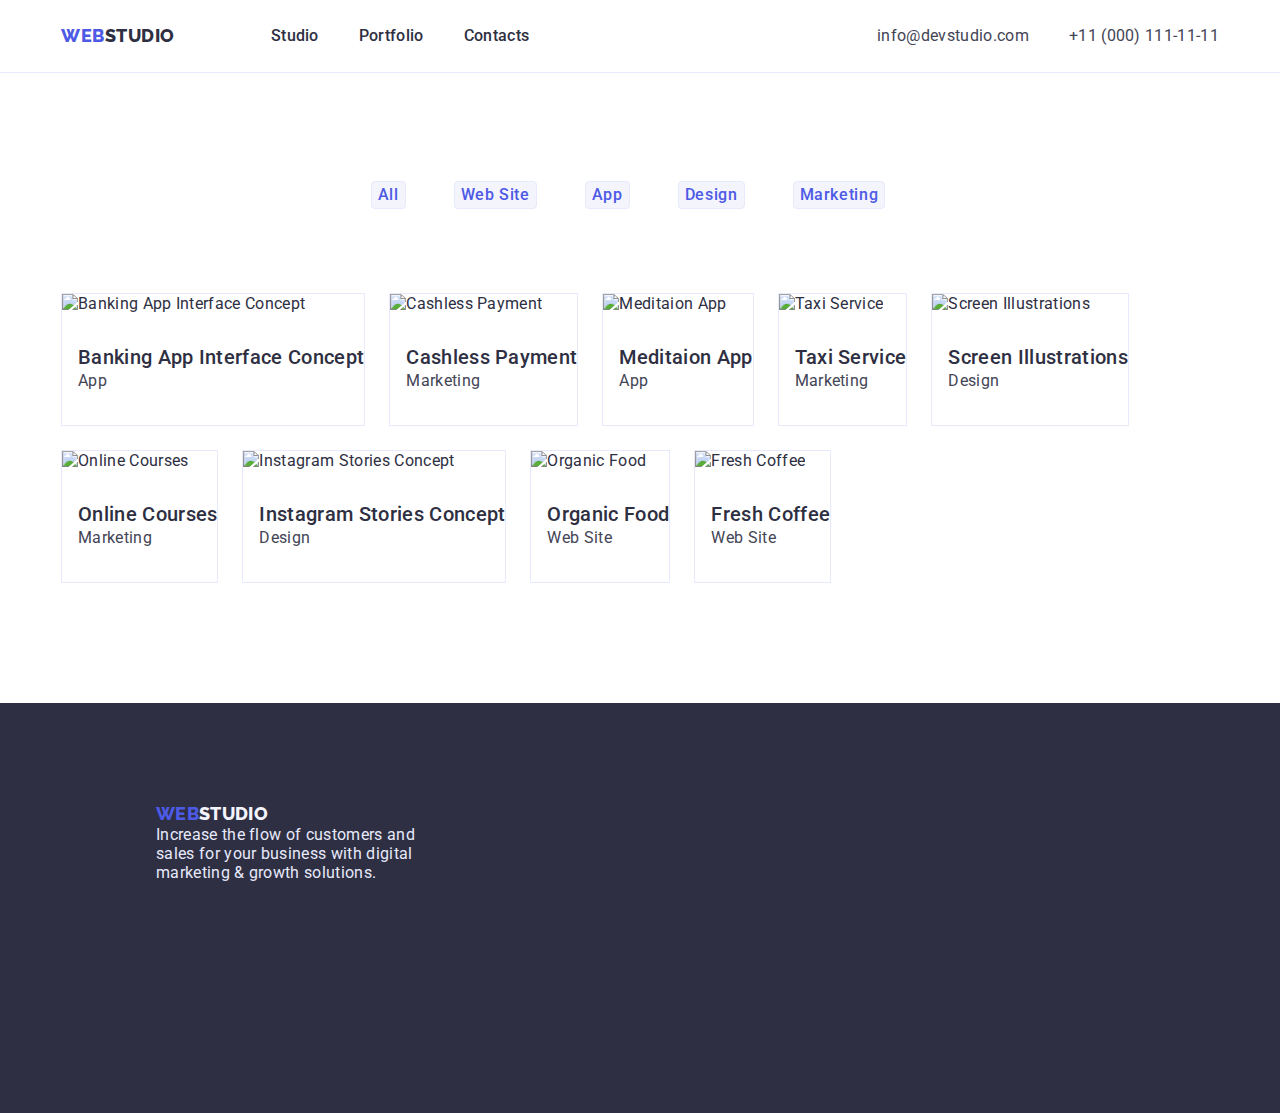
==== portfolio.html @ 8c5583c6 "hw-03/3" ====
<!DOCTYPE html>
<html lang="en">
<head>
    <meta charset="UTF-8">
    <meta http-equiv="X-UA-Compatible" content="IE=edge">
    <meta name="viewport" content="width=device-width, initial-scale=1.0">
    <title>WEBSTUDIO</title>
    <link rel="preconnect" href="https://fonts.googleapis.com">
    <link rel="preconnect" href="https://fonts.gstatic.com" crossorigin>
    <link href="https://fonts.googleapis.com/css2?family=Raleway:wght@800&family=Roboto:wght@400;500;700;900&display=swap" rel="stylesheet">
    <link rel="stylesht" href="https://cdnjs.cloudflare.com/ajax/libs/modern-normalize/1.1.0/modern-normalize.min.css" />
    <link rel="stylesheet" href="./css/styles.css"/>
</head>
<body>
 <!--Шапка стр.-->
 <header class="header">
  <div class="container">
    <div class="header-container">
  <nav class="header-logo">
      <a class="logo" href="./index.html" style="text-decoration: none;"><span class="web">WEB</span>STUDIO</a>
      <ul class="menu">
          <li><a class="menu-job" href="./index.html" style="text-decoration: none;">Studio</a></li>
          <li><a class="menu-job" href="./portfolio.html" style="text-decoration: none;">Portfolio</a></li>
          <li><a class="menu-job" href="" style="text-decoration: none;">Contacts</a></li>
      </ul>
    </nav>
      <address> 
      <ul class="address">
          <li><a class="adress-menu" href="mailto:info@devstudio.com" style="text-decoration: none;">info@devstudio.com</a></li>         
          <li><a class="adress-menu" href="tel:+110001111111" style="text-decoration: none;">+11 (000) 111-11-11</a></li>
      </ul>
      </address>
    </div>
  </div>
     </header> 
       <main>
       <!-- Кнопки -->
       <section class="container-button">
        <div class="container">
        <!-- <h1 hidden>filter Job</h1> -->
        <ul class="button">
            <li class="button-nav"><button class="button-job" type="button">All</button></li>
            <li class="button-nav"><button class="button-job" type="button">Web Site</button></li>
            <li class="button-nav"><button class="button-job" type="button">App</button></li>
            <li class="button-nav"><button class="button-job" type="button">Design</button></li>
            <li class="button-nav"><button class="button-job" type="button">Marketing</button></li>
        </ul>
      </div>
       </section>
       <!-- Наши работы -->
     <section class="container">
     <div class="container-job"> 
     <h2 hidden>Our Job</h2>
     <div class="our-portfolio">  
    <ul class="job-p">
       <li class="job-our">
        <img src="./images/banking.jpg" alt="Banking App Interface Concept" width="360" height="300" />
        <div class="job-portfolio">
          <h3 class="job">Banking App Interface Concept</h3>
         <p class="app">App</p>
        </div>
      </li>
      <li class="job-our">
        <img src="./images/scanner.jpg" alt="Cashless Payment" width="360" height="300" />
        <div class="job-portfolio">
          <h3 class="job">Cashless Payment</h3>
         <p class="app">Marketing</p>
        </div>
      </li>
      <li class="job-our">
        <img src="./images/laptop_app.jpg" alt="Meditaion App" width="360" height="300" />
        <div class="job-portfolio">
          <h3 class="job">Meditaion App</h3>
         <p class="app">App</p>
        </div>
      </li>
      <li class="job-our">
        <img src="./images/taxi.jpg" alt="Taxi Service" width="360" height="300" />
        <div class="job-portfolio">
          <h3 class="job">Taxi Service</h3>
         <p class="app">Marketing</p>
        </div>
      </li>
      <li class="job-our">
        <img src="./images/screen.jpg" alt="Screen Illustrations" width="360" height="300" />
        <div class="job-portfolio">
          <h3 class="job">Screen Illustrations</h3>
         <p class="app">Design</p>
        </div>
      </li>
      <li class="job-our">
        <img src="./images/online_courses.jpg" alt="Online Courses" width="360" height="300" />
        <div class="job-portfolio">
          <h3 class="job">Online Courses</h3>
         <p class="app">Marketing</p>
        </div>
      </li>
      <li class="job-our">
        <img src="./images/instagram.jpg" alt="Instagram Stories Concept" width="360" height="300" />
        <div class="job-portfolio">
          <h3 class="job">Instagram Stories Concept</h3>
         <p class="app">Design</p>
        </div>
      </li>
      <li class="job-our">
        <img src="./images/organic_food.jpg" alt="Organic Food" width="360" height="300" />
        <div class="job-portfolio">
          <h3 class="job">Organic Food</h3>
         <p class="app">Web Site</p>
        </div>
      </li>
      <li class="job-our">
        <img src="./images/coffee.jpg" alt="Fresh Coffee" width="360" height="300" />
        <div class="job-portfolio">
          <h3 class="job">Fresh Coffee</h3>
         <p class="app">Web Site</p>
        </div>
      
      </li>
    
    </ul>
  </div>
</div>
  </section>
    </main> 
       <!--Подвал стр.-->   
       <footer class="footer">
        <!-- <div class="container"> -->
          <div class="logo-f">
        <a class="logo-footer" href="./index.html" style="text-decoration: none;"><span class="web">WEB</span>STUDIO</a>
         <p class="footer-logo">Increase the flow of customers and sales for your business with digital marketing & growth solutions.</p>
        <!-- </div> -->
      </div>
        </footer>
</body>
</html>
---- css/styles.css ----
body {
    font-family: 'Roboto', sans-serif;
    color: #2E2F42;
    letter-spacing: 0.02em;
    margin: 0;
}
ul {
    list-style: none;
    padding: 0; 
    margin: 0;
}
p {
    margin: 0;
} 
h1 {
    margin: 0;
    color: #ffffff;
    font-style: normal;
    font-weight: 700;
    font-size: 56px;
    line-height: 1.07;
    width: 496px;
    text-align: center;
    }
/* Шапка стр. */
.header {
    padding: 24px 0;
    border-bottom: 1px solid #E7E9FC;
}
.header-container {
    display: flex;
    margin-left: auto;
    margin-right: auto;
    width: 1158px; 
    padding-left: 15px;
    padding-right: 15px;
    justify-content: space-between;
    
    /* border-bottom: 1px solid #E7E9FC; */
   }
.header-logo {
    display: flex;
    align-items: center;
}
.logo{
    margin-right: 76px;
    font-family: 'Raleway', sans-serif;
    font-style: normal;
    font-weight: 800;
    font-size: 18px;
    line-height: 1.2;
    letter-spacing: 0.03em;
    color: #2E2F42;

}
.web{
    color: #4D5AE5;
}
.menu {
    display: flex;  
    /* padding: 8px 20px; */
}
.menu-job {
    display: flex;
    font-family: 'Roboto';
    font-style: normal;
    font-weight: 500;
    font-size: 16px;
    line-height: 1.5;
    color: #2E2F42;
    padding: 0 20px; 
}
.menu-job:hover {
    /* font-family: 'Roboto';
    font-style: normal;
    font-weight: 500;
    font-size: 16px;
    line-height: 1.5; */
    color: #404BBF;
}
/* .menu:focus {
    color: #4D5AE5;
} */
.address{
    display: flex;
    /* justify-content: flex-end; */
    /* padding: 8px 36px;  */
}
.adress-menu {
    margin-right: auto;
    margin-left: 40px;
    
    padding: 0;
    font-family: 'Roboto';
    font-style: normal;
    font-weight: 400;
    font-size: 16px;
    line-height: 1.5;
    color: #434455;
}
.adress-menu:hover {
    color: #404BBF;
}
/* Герой */
.hero {
    background-color:  #2E2F42;
    padding: 188px 0 188px;
}
.hero-section{
    display: flex;
    flex-direction: column;
    align-items: center;
}
.service {
    cursor: pointer;
    background-color: #4D5AE5;
    color: #FFFFFF;
    border-radius: 4px;
    font-style: normal;
    font-weight: 500;
    font-size: 16px;
    line-height: 1.5; 
    text-align: center;
    display: flex;
/* flex-direction: row;
align-items: flex-start;*/
margin-top: 48px;
padding: 16px 32px;
gap: 10px;
}
.strategy{
    display: flex;
    margin: 120px 0 120px 0;
    /* padding: 0; */
    display: flex;
    margin-left: auto;
    margin-right: auto;
    width: 1158px; 
    padding-left: 15px;
    padding-right: 15px;
    justify-content: space-between;

}
.service:hover {
    background-color: #404BBF;
}
/* .service:focus {
    background-color: #404BBF;
    color: #000000;
} */
/* Приоритеты */
.h-strategy{
    margin: 0;
    color: #2E2F42;
    font-style: normal;
    font-weight: 500;
    font-size: 20px;
    line-height: 1.2;
}
.our-strategy{
    margin-top: 8px;
    /* padding: 8px 12px 0 0; */
    color: #434455;
    font-size: 16px;
    line-height: 1.5;
    font-style: normal;
    font-weight: 400;
    font-size: 16px;
    letter-spacing: 0.02em;
}
.strategy-h{
    margin-right: 24px;
    width:calc((100%-3*24px)/3) ;
}
.strategy-h:last-child{
    margin-right: 0;
}
/* наши работы */
.container-job{
    display: flex;
    margin-bottom: 120px;
    justify-content: center;
} 
.job{
    display: flex;
}
 .our-job {
    
    margin-bottom: 70px;
    font-style: normal;
    font-weight: 700;
    font-size: 36px;
    line-height: 1.1;
    text-align: center;
} 
.job-our{
    /* display: flex; */
    background: #FFFFFF;  
    border: 1px solid #E7E9FC;
    gap: 24px;
}
.job-secion{
    display: flex;
    /* margin-left: 24px; */
}
.job-secion:last-child{
    margin-right: 0;
}
/* Команда */
h2 {
    margin: 0;
}
.our-team {
    margin: 0 0 72px;
    font-style: normal;
    font-weight: 700;
    font-size: 36px;
    line-height: 1.1;
    text-align: center;
    height: 120px 639px 72px 639px;
}
.team-our{
    
    background-color: #F4F4FD;
    padding: 120px 0;
} 
.produkt {
    display: flex;
    flex-direction: column;
    justify-content: center;
    align-items: center;
    margin: 12px 24px 32px 0;

    background: #FFFFFF;
    box-shadow: 0px 1px 6px rgba(46, 47, 66, 0.08), 0px 1px 1px rgba(46, 47, 66, 0.16), 0px 2px 1px rgba(46, 47, 66, 0.08);
    border-radius: 0px 0px 4px 4px;
}
.produkt:last-child{
    margin-right: 0;
}
.job-secion{
    margin-right: 24px;
}
.container-produkt{
    display: flex;
    justify-content: center;
}
.container-team{
    padding: 32px 16px;
}
.job-portfolio{
    margin: 32px 0;
    margin-left: 16px;
}
.team,
.job {
     margin: 0;
    color: #2E2F42;
    font-style: normal;
    font-weight: 500;
    font-size: 20px;
    line-height: 1.2;
}
.team-produkt,
.app{
    /* margin: 4px 0 32px 16px; */
    font-style: normal;
    font-weight: 400;
    letter-spacing: 0.02em;
    color: #434455;
    font-size: 16px;
    line-height: 1.5;
}
/* Подвал стр. */
.footer{
    background-color: #2E2F42;
    height: 310px;
    padding-top: 100px;
    
}  

.logo-footer{
    /* margin-top: 100px; */
    margin-left: 156px;
    margin-bottom: 16px;
    font-family: 'Raleway', sans-serif;
    font-style: normal;
    font-weight: 800;
    font-size: 18px;
    line-height: 1.2;
    color: #F4F4FD;
}
.logo-f{
    width: 264px; 
}
.footer-logo { 
    color: #E7E9FC; 
    height: 72px;
    width: 264px; 
    margin-left: 156px;
}
/* Кнопки */
 .container-button {
    display: flex;
    justify-content: center;
 } 
  .container{
    display: flex;
    flex-direction: row;
justify-content: center;
align-items: center;
 } 
.container-button{
    display: flex;
   
    margin: 96px 24px 72px 0;
} 
.button{
    display: flex;
}
.button-job {
    /* margin: 96px 24px 72px 0; */
    /* padding: 12px 24px; */
    /* width: 126px;
    height: 48px; */
    cursor: pointer;
    font-family: 'Roboto';
    font-weight: 500;
    font-size: 16px;
    line-height: 1.5;
    letter-spacing: 0.04em;
    border: F4F4FD;
    border: 1px solid #E7E9FC;
    border-radius: 4px;
    background-color: #F4F4FD;
    color: #4D5AE5;
    /* flex-direction: row;
justify-content: center;
align-items: center; */
     /* display: flex;
flex-direction: row;
align-items: flex-start;
padding: 16px 32px;
gap: 10px;
position: absolute;
width: 169px;
height: 56px;
left: 636px;
top: 428px;  */
}
.button-nav{
    flex-direction: row;
    justify-content: flex-end;
    align-items: center;
    padding: 12px 24px;
}
.button-job:hover, 
.button-job:focus {
    font-family: 'Roboto';
    font-weight: 500;
    font-size: 16px;
    line-height: 1.5;
    letter-spacing: 0.04em;
    background-color: #404BBF;
    color: #ffffff;
}
/* Наши работы */

 .container-job{
    display: flex;
    width: 1158px;
}   
 .our-portfolio{
    display: flex;
     flex-wrap: wrap; 
    /* gap: 12px; */
}
.img{
    display: block;
    max-width: 100%;
    height: auto;
}
.job-p{
     display: flex;
    
    flex-wrap: wrap;  
    gap: 24px; 
} 
.container-produkt{
    display: flex;
    justify-content: center;
}
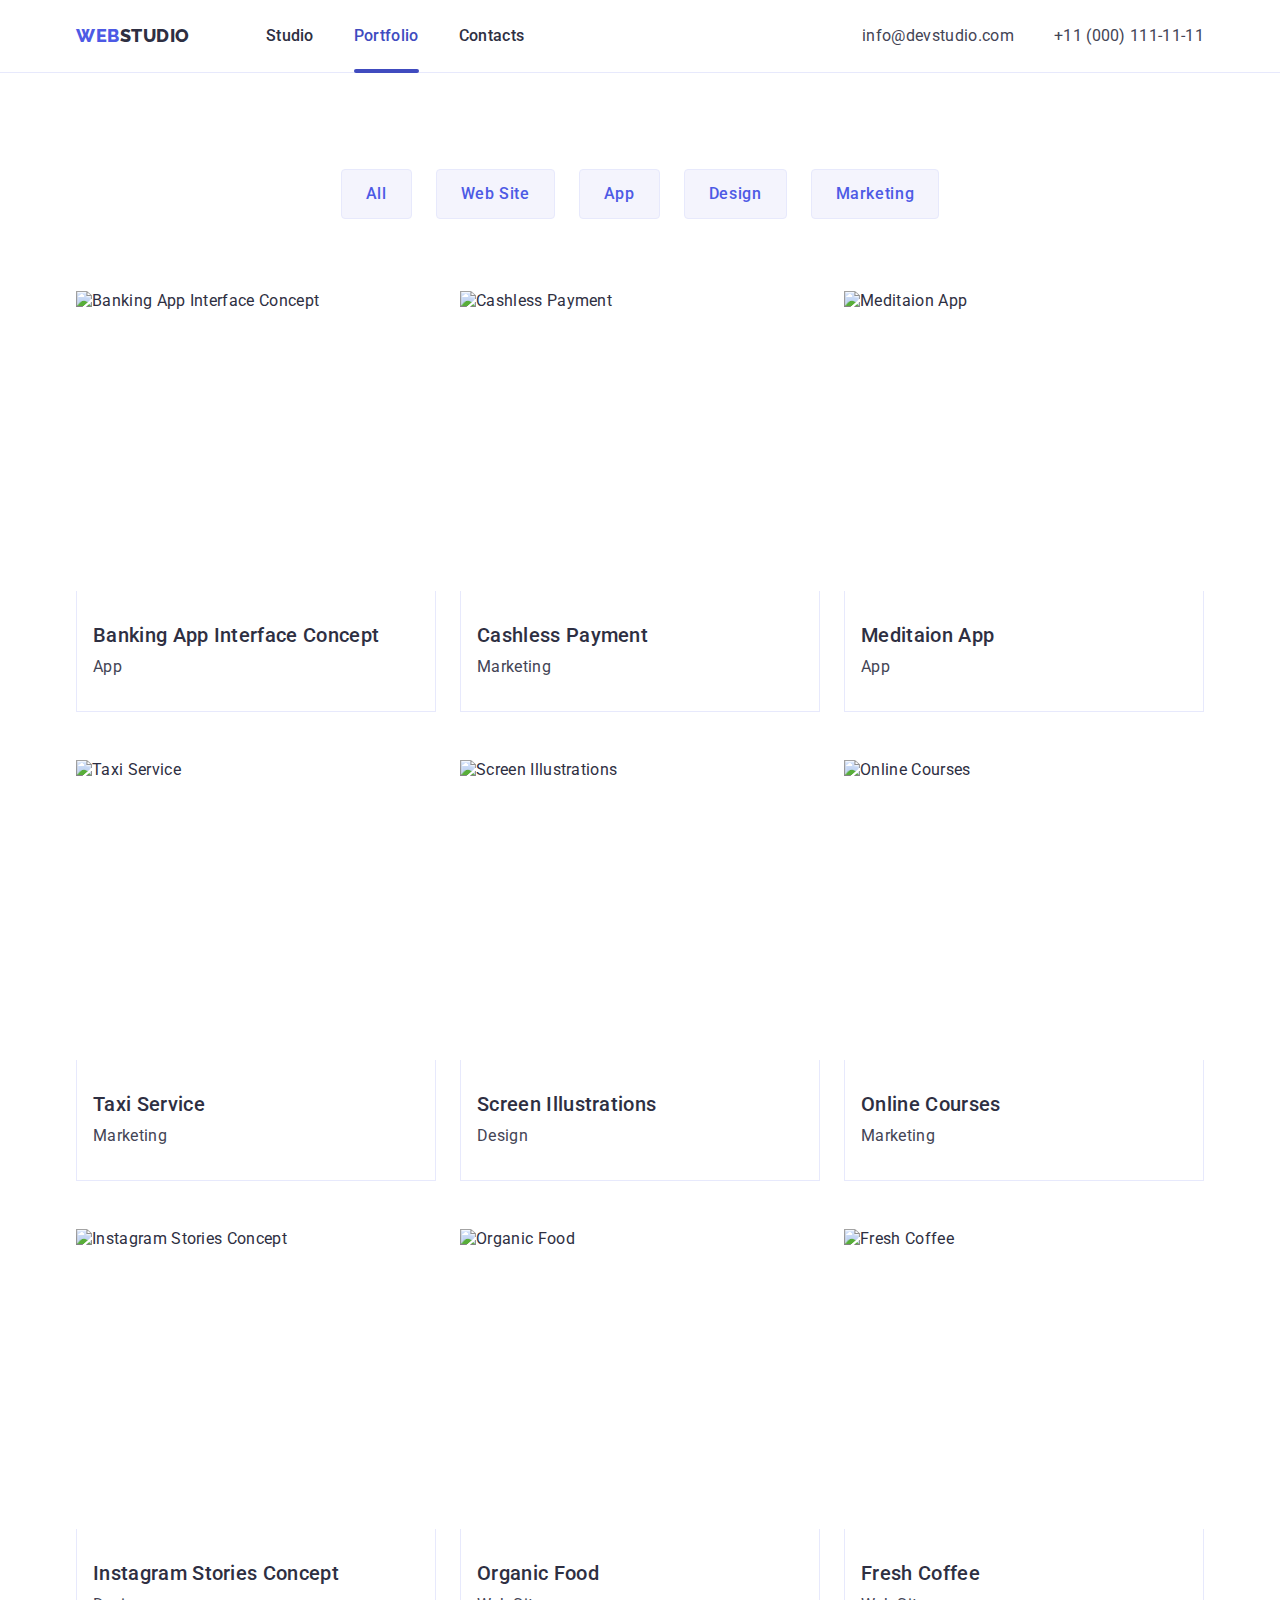
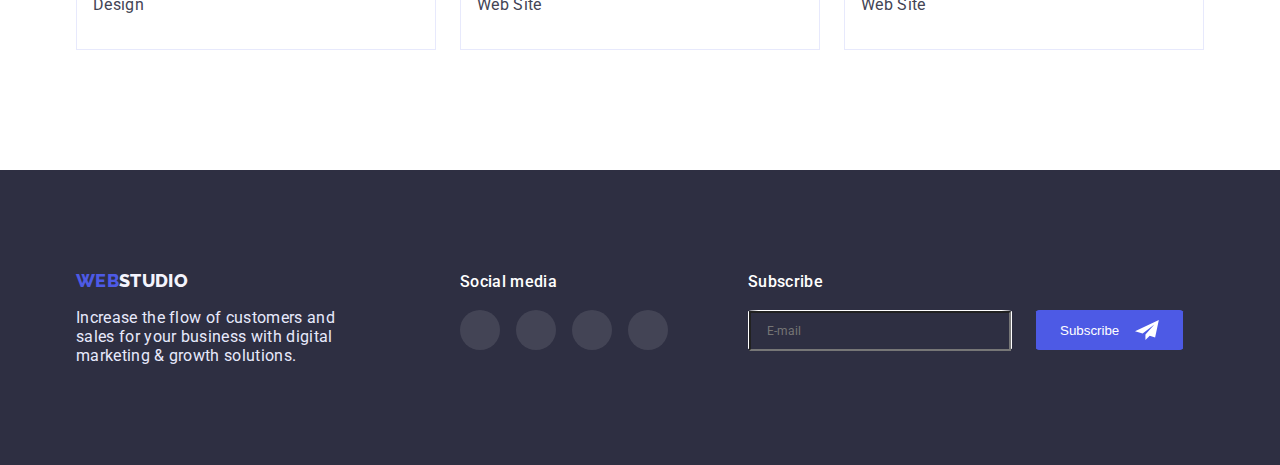
==== commit b293e6d3: "06/21" ====
--- a/portfolio.html
+++ b/portfolio.html
@@ -14,123 +14,208 @@
 <body>
  <!--Шапка стр.-->
  <header class="header">
-  <div class="container">
-    <div class="header-container">
-  <nav class="header-logo">
+  <div class="container header-container">
+    <nav class="header-logo">
       <a class="logo" href="./index.html" style="text-decoration: none;"><span class="web">WEB</span>STUDIO</a>
       <ul class="menu">
-          <li><a class="menu-job" href="./index.html" style="text-decoration: none;">Studio</a></li>
-          <li><a class="menu-job" href="./portfolio.html" style="text-decoration: none;">Portfolio</a></li>
-          <li><a class="menu-job" href="" style="text-decoration: none;">Contacts</a></li>
+          <li class="menu-j"><a class="menu-job" href="./index.html" style="text-decoration: none;">Studio</a></li>
+          <li class="menu-j"><a class="menu-job current" href="./portfolio.html" style="text-decoration: none;">Portfolio</a></li>
+          <li class="menu-j"><a class="menu-job" href="" style="text-decoration: none;">Contacts</a></li>
       </ul>
     </nav>
-      <address> 
+    <address> 
       <ul class="address">
-          <li><a class="adress-menu" href="mailto:info@devstudio.com" style="text-decoration: none;">info@devstudio.com</a></li>         
-          <li><a class="adress-menu" href="tel:+110001111111" style="text-decoration: none;">+11 (000) 111-11-11</a></li>
+          <li class="address-m"><a class="adress-menu" href="mailto:info@devstudio.com" style="text-decoration: none;">info@devstudio.com</a></li>         
+          <li class="address-m"><a class="adress-menu" href="tel:+110001111111" style="text-decoration: none;">+11 (000) 111-11-11</a></li>
       </ul>
       </address>
-    </div>
-  </div>
+      </div>
      </header> 
        <main>
        <!-- Кнопки -->
-       <section class="container-button">
-        <div class="container">
-        <!-- <h1 hidden>filter Job</h1> -->
+       <section >
+        <div class="container"> 
+        <div class="container-button"> 
+         <h1 hidden>filter Job</h1> 
         <ul class="button">
             <li class="button-nav"><button class="button-job" type="button">All</button></li>
             <li class="button-nav"><button class="button-job" type="button">Web Site</button></li>
             <li class="button-nav"><button class="button-job" type="button">App</button></li>
             <li class="button-nav"><button class="button-job" type="button">Design</button></li>
             <li class="button-nav"><button class="button-job" type="button">Marketing</button></li>
-        </ul>
-      </div>
-       </section>
-       <!-- Наши работы -->
-     <section class="container">
-     <div class="container-job"> 
-     <h2 hidden>Our Job</h2>
-     <div class="our-portfolio">  
+        </ul>  
+        <!-- Наши работы -->
+   <h2 hidden>Our Job</h2>
     <ul class="job-p">
        <li class="job-our">
+        <div class="job-o">
+          <div class="overlay">
         <img src="./images/banking.jpg" alt="Banking App Interface Concept" width="360" height="300" />
+          <p class="test">14 Stylish and User-Friendly App Design Concepts · Task Manager App · Calorie Tracker App · Exotic Fruit Ecommerce App · Cloud Storage App</p>
+        </div> 
         <div class="job-portfolio">
           <h3 class="job">Banking App Interface Concept</h3>
          <p class="app">App</p>
         </div>
-      </li>
-      <li class="job-our">
+      </div>
+      </li>
+      <li class="job-our">
+        <div class="job-o">
+          <div class="overlay">
         <img src="./images/scanner.jpg" alt="Cashless Payment" width="360" height="300" />
+        <p class="test">14 Stylish and User-Friendly App Design Concepts · Task Manager App · Calorie Tracker App · Exotic Fruit Ecommerce App · Cloud Storage App</p>
+      </div>
         <div class="job-portfolio">
           <h3 class="job">Cashless Payment</h3>
          <p class="app">Marketing</p>
         </div>
-      </li>
-      <li class="job-our">
+      </div>
+      </li>
+      <li class="job-our">
+        <div class="job-o">
+          <div class="overlay">
         <img src="./images/laptop_app.jpg" alt="Meditaion App" width="360" height="300" />
+        <p class="test">14 Stylish and User-Friendly App Design Concepts · Task Manager App · Calorie Tracker App · Exotic Fruit Ecommerce App · Cloud Storage App</p>
+      </div>
         <div class="job-portfolio">
           <h3 class="job">Meditaion App</h3>
          <p class="app">App</p>
         </div>
-      </li>
-      <li class="job-our">
+        </div>
+      </li>
+      <li class="job-our">
+        <div class="job-o">
+          <div class="overlay">
         <img src="./images/taxi.jpg" alt="Taxi Service" width="360" height="300" />
-        <div class="job-portfolio">
+          <p class="test">14 Stylish and User-Friendly App Design Concepts · Task Manager App · Calorie Tracker App · Exotic Fruit Ecommerce App · Cloud Storage App</p>
+        </div>
+          <div class="job-portfolio">
           <h3 class="job">Taxi Service</h3>
          <p class="app">Marketing</p>
         </div>
-      </li>
-      <li class="job-our">
+      </div>
+      </li>
+      <li class="job-our">
+        <div class="job-o">
+          <div class="overlay">
         <img src="./images/screen.jpg" alt="Screen Illustrations" width="360" height="300" />
+        <p class="test">14 Stylish and User-Friendly App Design Concepts · Task Manager App · Calorie Tracker App · Exotic Fruit Ecommerce App · Cloud Storage App</p>
+      </div>
         <div class="job-portfolio">
           <h3 class="job">Screen Illustrations</h3>
          <p class="app">Design</p>
         </div>
-      </li>
-      <li class="job-our">
+      </div>
+      </li>
+      <li class="job-our">
+        <div class="job-o">
+          <div class="overlay">
         <img src="./images/online_courses.jpg" alt="Online Courses" width="360" height="300" />
+        <p class="test">14 Stylish and User-Friendly App Design Concepts · Task Manager App · Calorie Tracker App · Exotic Fruit Ecommerce App · Cloud Storage App</p>
+      </div>
         <div class="job-portfolio">
           <h3 class="job">Online Courses</h3>
          <p class="app">Marketing</p>
         </div>
-      </li>
-      <li class="job-our">
+      </div>
+      </li>
+     <li class="job-our">
+      <div class="job-o">
+        <div class="overlay">
         <img src="./images/instagram.jpg" alt="Instagram Stories Concept" width="360" height="300" />
+        <p class="test">14 Stylish and User-Friendly App Design Concepts · Task Manager App · Calorie Tracker App · Exotic Fruit Ecommerce App · Cloud Storage App</p>
+      </div>
         <div class="job-portfolio">
           <h3 class="job">Instagram Stories Concept</h3>
          <p class="app">Design</p>
         </div>
-      </li>
-      <li class="job-our">
+      </div>
+      </li>
+      <li class="job-our">
+        <div class="job-o">
+          <div class="overlay">
         <img src="./images/organic_food.jpg" alt="Organic Food" width="360" height="300" />
+        <p class="test">14 Stylish and User-Friendly App Design Concepts · Task Manager App · Calorie Tracker App · Exotic Fruit Ecommerce App · Cloud Storage App</p>
+      </div>
         <div class="job-portfolio">
           <h3 class="job">Organic Food</h3>
          <p class="app">Web Site</p>
         </div>
-      </li>
-      <li class="job-our">
+      </div>
+      </li>
+      <li class="job-our">
+        <div class="job-o">
+          <div class="overlay">
         <img src="./images/coffee.jpg" alt="Fresh Coffee" width="360" height="300" />
+                <p class="test">14 Stylish and User-Friendly App Design Concepts · Task Manager App · Calorie Tracker App · Exotic Fruit Ecommerce App · Cloud Storage App</p>
+      </div>
         <div class="job-portfolio">
           <h3 class="job">Fresh Coffee</h3>
          <p class="app">Web Site</p>
-        </div>
-      
-      </li>
-    
+        </div> 
+      </div>
+      </li>
     </ul>
   </div>
-</div>
+  </div>
   </section>
     </main> 
-       <!--Подвал стр.-->   
-       <footer class="footer">
-        <!-- <div class="container"> -->
-          <div class="logo-f">
-        <a class="logo-footer" href="./index.html" style="text-decoration: none;"><span class="web">WEB</span>STUDIO</a>
-         <p class="footer-logo">Increase the flow of customers and sales for your business with digital marketing & growth solutions.</p>
-        <!-- </div> -->
-      </div>
-        </footer>
+          <!--Подвал стр.-->   
+          <footer class="footer">
+            <div class="container alles">
+             <div class="logo-f">  
+             <a class="logo-footer" href="./index.html" style="text-decoration: none;"><span class="web">WEB</span>STUDIO</a>
+             <p class="footer-logo">Increase the flow of customers and sales for your business with digital marketing & growth solutions.</p>
+            </div>
+             <div class="logo-alles">
+              <p class="footer-logos">Social media</p>
+              <ul class="footer-social-list">
+                <li class="footer-social-list-item">
+                   <a class="social-list-item-link" href="#">
+                    <svg class="footer-social-list-icon" width="16px" height="16px">
+                      <use href="./images/symbol.svg#icon-instagram-min"></use>     
+                   </svg> 
+                 </a>
+               </li>
+               <li class="footer-social-list-item">
+                 <a href="#" class="social-list-item-link">
+                 <svg class="footer-social-list-icon" width="16px" height="16px">
+                   <use href="./images/symbol.svg#icon-linkedin-min"></use> 
+                 </svg>
+               </a>
+             </li>
+             <li class="footer-social-list-item">
+               <a href="#" class="social-list-item-link">
+               <svg class="footer-social-list-icon" width="16px" height="16px">
+                 <use href="./images/symbol.svg#icon-facebook-min"></use>   
+               </svg>
+             </a>
+           </li>
+           <li class="footer-social-list-item">
+             <a href="#" class="social-list-item-link">
+             <svg class="footer-social-list-icon" width="16px" height="16px">
+               <use href="./images/symbol.svg#icon-linkedin-1-min"></use>   
+             </svg>
+           </a>
+         </li>
+           </ul>
+            </div>
+            <div class="footer-email">
+            <p class="footer-logos">Subscribe</p>
+            <div class="logos-footer">
+            <div class="email">
+            <!-- <a class="emails" href="#">E-mail</a> -->
+            <input type="email" class="emails" name="user_email" placeholder="E-mail"/>
+        </div>
+          <div class="telegramm">
+            <button class="telegramms" type="button">Subscribe</button>
+            <svg class="flug" width="24" height="20">
+              <use href="./images/symbol-min.svg#flug"></use>
+            </svg>
+          </div>
+        </div>
+          </div>
+        </div>
+            </footer>
 </body>
 </html>--- a/css/styles.css
+++ b/css/styles.css
@@ -4,6 +4,9 @@
     letter-spacing: 0.02em;
     margin: 0;
 }
+ *{
+    box-sizing: border-box;
+} 
 ul {
     list-style: none;
     padding: 0; 
@@ -21,24 +24,25 @@
     line-height: 1.07;
     width: 496px;
     text-align: center;
-    }
+ }
 /* Шапка стр. */
-.header {
+.header{
     padding: 24px 0;
     border-bottom: 1px solid #E7E9FC;
 }
-.header-container {
-    display: flex;
+.container{
     margin-left: auto;
-    margin-right: auto;
+    margin-right: auto; 
     width: 1158px; 
     padding-left: 15px;
-    padding-right: 15px;
+    padding-right: 15px;   
+ } 
+.header-container{
+    display: flex;
     justify-content: space-between;
-    
-    /* border-bottom: 1px solid #E7E9FC; */
-   }
-.header-logo {
+    flex-direction: space-between;
+ }
+.header-logo{
     display: flex;
     align-items: center;
 }
@@ -51,16 +55,22 @@
     line-height: 1.2;
     letter-spacing: 0.03em;
     color: #2E2F42;
-
 }
 .web{
     color: #4D5AE5;
 }
-.menu {
+.menu{
     display: flex;  
-    /* padding: 8px 20px; */
-}
-.menu-job {
+}
+.menu-j{
+    margin-right: 40px; 
+    /* transform: translateY(100%); */
+    transition: transform 250ms cubic-bezier(0.4, 0, 0.2, 1);
+}
+.menu-j:last-child{
+    margin-right: 0;
+}
+.menu-job{
     display: flex;
     font-family: 'Roboto';
     font-style: normal;
@@ -68,28 +78,48 @@
     font-size: 16px;
     line-height: 1.5;
     color: #2E2F42;
-    padding: 0 20px; 
-}
-.menu-job:hover {
-    /* font-family: 'Roboto';
-    font-style: normal;
-    font-weight: 500;
-    font-size: 16px;
-    line-height: 1.5; */
+    position: relative;
+    /* transform: translateY(100%); */
+    transition: transform 250ms cubic-bezier(0.4, 0, 0.2, 1); 
+}
+
+.menu-job:hover{
     color: #404BBF;
-}
-/* .menu:focus {
-    color: #4D5AE5;
+    /* background-color: #404BBF; */
+}
+.menu-job::after{
+    content: '';
+    display: block;
+    position: absolute;
+    bottom: 0;
+    width: 100%;
+    height: 4px;
+    border-radius: 2px;
+    /* transform: translateY(25px);
+    background-color: #404BBF; */
+}
+.current{
+    color: #404BBF;
+}
+.current::after{
+    content: '';
+    display: block;
+    position: absolute;
+    bottom: 0;
+    width: 100%;
+    height: 4px;
+    border-radius: 2px;
+    /* color: #404BBF; */
+    transform: translateY(25px);
+    background-color: #404BBF;
+}
+/* *,*::before,*::after{
+    box-sizing: inherit;
 } */
 .address{
     display: flex;
-    /* justify-content: flex-end; */
-    /* padding: 8px 36px;  */
-}
-.adress-menu {
-    margin-right: auto;
-    margin-left: 40px;
-    
+}
+.adress-menu{
     padding: 0;
     font-family: 'Roboto';
     font-style: normal;
@@ -97,21 +127,45 @@
     font-size: 16px;
     line-height: 1.5;
     color: #434455;
-}
-.adress-menu:hover {
+    /* transform: translateY(100%); */
+    transition: transform 250ms cubic-bezier(0.4, 0, 0.2, 1);
+}
+.address-m{
+    margin-right: 40px;
+}
+.address-m:last-child{
+    margin-right: 0;
+}
+.adress-menu:hover{
     color: #404BBF;
 }
 /* Герой */
-.hero {
+.hero{
     background-color:  #2E2F42;
     padding: 188px 0 188px;
+/* }
+.hero-s{ */
+    max-width: 1440px;
+    /* min-height: 600px; */
+    margin-left: auto;
+    margin-right: auto;
+    background-image: linear-gradient(
+        to right,
+     rgba(46, 47, 66, 0.7),
+     rgba(46, 47, 66, 0.7)
+     ),
+    url("../images/people-office.jpg");
+    /*background-repeat: no-repeat;
+    background-position: center;
+    background-size: cover; */
+    /* background: rgba(46, 47, 66, 0.7); */
 }
 .hero-section{
     display: flex;
     flex-direction: column;
     align-items: center;
 }
-.service {
+.service{
     cursor: pointer;
     background-color: #4D5AE5;
     color: #FFFFFF;
@@ -122,32 +176,31 @@
     line-height: 1.5; 
     text-align: center;
     display: flex;
-/* flex-direction: row;
-align-items: flex-start;*/
-margin-top: 48px;
-padding: 16px 32px;
-gap: 10px;
+    margin-top: 48px;
+    padding: 16px 32px;
+    border: none;
+    /* transform: translateY(100%); */
+    transition: transform 250ms cubic-bezier(0.4, 0, 0.2, 1);
 }
 .strategy{
     display: flex;
-    margin: 120px 0 120px 0;
-    /* padding: 0; */
-    display: flex;
-    margin-left: auto;
-    margin-right: auto;
-    width: 1158px; 
-    padding-left: 15px;
-    padding-right: 15px;
     justify-content: space-between;
-
-}
-.service:hover {
+}
+.strateg{
+    margin: 120px 0 120px 0;   
+}
+.service:hover{
     background-color: #404BBF;
 }
-/* .service:focus {
-    background-color: #404BBF;
-    color: #000000;
-} */
+.backdrop{
+    position: fixed;
+    top: 0;
+    left: 0;
+    width: 1440px;
+    height: 677px;
+    background-color: rgba(46, 47, 66, 0.4);
+}
+
 /* Приоритеты */
 .h-strategy{
     margin: 0;
@@ -159,7 +212,6 @@
 }
 .our-strategy{
     margin-top: 8px;
-    /* padding: 8px 12px 0 0; */
     color: #434455;
     font-size: 16px;
     line-height: 1.5;
@@ -172,6 +224,29 @@
     margin-right: 24px;
     width:calc((100%-3*24px)/3) ;
 }
+.strategy-h::before{
+    display: block;
+    content: "";
+    background-repeat: no-repeat;
+    background-position: center;
+    background-color: #F4F4FD;
+    height: 112px;
+    outline: 1px solid F4F4FD;
+    border-radius: 4px;
+    margin-bottom: 8px;
+}
+.strategy-h:nth-child(1):before{
+    background-image: url(../images/strategy.svg);
+}
+.strategy-h:nth-child(2):before{
+    background-image: url(../images/punctuality.svg);
+}
+.strategy-h:nth-child(3):before{
+    background-image: url(../images/diagram\ 1.svg);
+}
+.strategy-h:nth-child(4):before{
+    background-image: url(../images/astronaut\ 1.svg);
+} 
 .strategy-h:last-child{
     margin-right: 0;
 }
@@ -180,12 +255,12 @@
     display: flex;
     margin-bottom: 120px;
     justify-content: center;
+    flex-direction: column;
 } 
 .job{
     display: flex;
 }
- .our-job {
-    
+.our-job {
     margin-bottom: 70px;
     font-style: normal;
     font-weight: 700;
@@ -194,14 +269,28 @@
     text-align: center;
 } 
 .job-our{
-    /* display: flex; */
-    background: #FFFFFF;  
-    border: 1px solid #E7E9FC;
-    gap: 24px;
+    width: 360px;
+    box-sizing: border-box;
+    background: #FFFFFF; 
+    /* transform: translateY(100%); */
+    transition: transform 250ms cubic-bezier(0.4, 0, 0.2, 1); 
+}
+.job-our:hover,
+.job-our:focus{
+    box-shadow: 0px 1px 6px rgba(46, 47, 66, 0.08), 0px 1px 1px rgba(46, 47, 66, 0.16), 0px 2px 1px rgba(46, 47, 66, 0.08);
+}
+.job-our:hover .test,
+.job-our:focus .test{
+    transform: translate(0.0);
+
+} 
+img{
+    max-width: 100%;
+    height: auto;
+    display: block;
 }
 .job-secion{
     display: flex;
-    /* margin-left: 24px; */
 }
 .job-secion:last-child{
     margin-right: 0;
@@ -210,7 +299,7 @@
 h2 {
     margin: 0;
 }
-.our-team {
+.our-team{
     margin: 0 0 72px;
     font-style: normal;
     font-weight: 700;
@@ -220,20 +309,22 @@
     height: 120px 639px 72px 639px;
 }
 .team-our{
-    
     background-color: #F4F4FD;
     padding: 120px 0;
 } 
+.team-produkt{
+    margin-bottom: 8px;
+}
 .produkt {
     display: flex;
     flex-direction: column;
     justify-content: center;
     align-items: center;
-    margin: 12px 24px 32px 0;
-
+    margin-right: 24px;
     background: #FFFFFF;
     box-shadow: 0px 1px 6px rgba(46, 47, 66, 0.08), 0px 1px 1px rgba(46, 47, 66, 0.16), 0px 2px 1px rgba(46, 47, 66, 0.08);
     border-radius: 0px 0px 4px 4px;
+    /* cursor: pointer; */
 }
 .produkt:last-child{
     margin-right: 0;
@@ -241,29 +332,69 @@
 .job-secion{
     margin-right: 24px;
 }
-.container-produkt{
-    display: flex;
+.container-p{
+    display: flex;
+    flex-direction: column;
+}
+.social-list-item{
+    display: flex;
+    /* flex-direction: row;  */
     justify-content: center;
+    align-items: center;
+    width: 40px;
+    height: 40px;
+    margin-right: 24px;
+    border-radius: 50%;
+    background-color: #4D5AE5;
+    cursor: pointer;
+    /* transform: translateY(100%); */
+    /* transition: transform 250ms cubic-bezier(0.4, 0, 0.2, 1); */
+} 
+.social-list-item:last-child{
+    margin-right: 0;
+}
+.social-list-item:hover,
+.social-list-item:focus{
+    background-color: #404BBF;
+}
+.social-list-icon{
+    display: block;
+    outline: 1px solid fff; 
+    background-size: contain;
+    fill: #2E2F42;
+    transition: transform 250ms cubic-bezier(0.4, 0, 0.2, 1);
+} 
+.social-list-icon:hover,
+.social-list-icon:focus{
+    background-color: #404BBF;
+} 
+.social-list{
+    display: flex;
+    flex-direction: row;
 }
 .container-team{
-    padding: 32px 16px;
+    padding: 32px 16px 32px 16px;
+    text-align: center;
 }
 .job-portfolio{
-    margin: 32px 0;
-    margin-left: 16px;
+    padding: 32px 0;
+    padding-left: 16px;
+    border: 1px solid #E7E9FC; 
+    border-width: 0 1px 1px 1px;  
 }
 .team,
-.job {
+.job{
      margin: 0;
     color: #2E2F42;
     font-style: normal;
     font-weight: 500;
     font-size: 20px;
     line-height: 1.2;
+   
 }
 .team-produkt,
 .app{
-    /* margin: 4px 0 32px 16px; */
+    margin-top: 8px;
     font-style: normal;
     font-weight: 400;
     letter-spacing: 0.02em;
@@ -271,17 +402,75 @@
     font-size: 16px;
     line-height: 1.5;
 }
+.icon{
+    display: block;
+    width: 40p;
+    height: 40px;
+    border-radius: 50%;
+    background-color: #4D5AE5;
+}
+/* Наши компаньоны  */
+.gustomers{
+    display: flex;
+    flex-direction: column;
+}
+.gustomers-item{
+    display: flex;
+    margin: 120px 0;
+    justify-content: center;
+    flex-direction: row;
+}
+.gustomers-list{
+    display: flex;
+    flex-direction: row;
+}
+.gustomers-list-item{
+    display: flex;
+    box-sizing: border-box; 
+    flex-direction: column;
+    justify-content: center;
+    align-items: center;
+    margin-right: 24px; 
+    content: ""; 
+    border: 1px solid #8E8F99;
+    border-radius: 4px;
+    width: 168px;
+    height: 88px;
+    cursor: pointer;
+    transition: transform 250ms cubic-bezier(0.4, 0, 0.2, 1);
+}
+.gustomers-list-item:last-child{
+    margin-right: 0;
+}
+.gustomers-list-item:hover .logos,
+.gustomers-list-item:focus .logos{
+    fill: #404BBF;
+}
+.gustomers-list-item:hover,
+.gustomers-list-item:focus{
+    border: 1px solid #404BBF;
+}
+.logos{
+    fill: #8E8F99;
+    transition: transform 250ms cubic-bezier(0.4, 0, 0.2, 1);
+}
 /* Подвал стр. */
 .footer{
+    display: flex;
+    flex-direction: row;
     background-color: #2E2F42;
-    height: 310px;
     padding-top: 100px;
-    
+    padding-bottom: 100px;
 }  
-
+.alles{
+    display: flex;
+    flex-direction: row; 
+}
+.footer-social-list{
+    display: flex;
+    flex-direction: row;
+}
 .logo-footer{
-    /* margin-top: 100px; */
-    margin-left: 156px;
     margin-bottom: 16px;
     font-family: 'Raleway', sans-serif;
     font-style: normal;
@@ -291,38 +480,143 @@
     color: #F4F4FD;
 }
 .logo-f{
+    display: flex;
+    flex-direction: column;
+    margin-right: 120px;
     width: 264px; 
+}
+.footer-logo-alles{
+    width: 208px;
+    height: 80px; 
 }
 .footer-logo { 
     color: #E7E9FC; 
-    height: 72px;
-    width: 264px; 
-    margin-left: 156px;
+} 
+.footer-logos{
+    font-family: 'Roboto';
+    font-style: normal;
+    font-weight: 500;
+    font-size: 16px;
+    line-height: 1.5;
+    color: #FFFFFF;
+    margin-bottom: 16px;
+}
+.footer-social-list-icon{
+    justify-content: center;
+    align-items: center;  
+    padding-top: 1px;
+}
+.footer-social-list-item{
+    display: flex;
+    flex-direction: row; 
+    width: 40px;
+    height: 40px;
+    margin-right: 16px;
+    border-radius: 50%;
+    justify-content: center;
+    align-items: center;
+    background: rgba(255, 255, 255, 0.1);
+
+    cursor: pointer;
+    transition: transform 250ms cubic-bezier(0.4, 0, 0.2, 1);
+}
+.footer-social-list-item:hover,
+.footer-social-list-item:focus{
+    background-color: #31D0AA;
+}
+.footer-social-list-item:last-child{
+    margin-right: 0;
+}
+.social-list-item-link{
+    margin: 0;
+    padding: 0;
+    transition: transform 250ms cubic-bezier(0.4, 0, 0.2, 1);
+}
+.social-list-item-link:hover,
+.social-list-item-link:focus{
+    fill: #404BBF;
+}
+.footer-email{
+    display: flex;
+    flex-direction: column;
+    margin-left: 80px;
+}
+.logos-footer{
+    display: flex;
+    flex-direction: row;
+}
+.email{
+    display: flex;
+    flex-direction: row;
+    width: 264px;
+    height: 40px;
+    border: 1px solid #FFFFFF;
+    border-radius: 4%;
+}
+.emails{
+    display: flex;
+     flex-direction: row;
+    width: 264px;
+    padding-left: 16px;
+    padding-top: 8px;
+    padding-bottom: 8px;
+    font-family: 'Roboto';
+    font-style: normal;
+    font-weight: 400;
+    font-size: 12px;
+    line-height: 2;
+    height: 40px;
+    background-color: #2E2F42;
+    color: #FFFFFF;
+}
+.telegramm{
+    display: flex;
+    flex-direction: row;
+    position: relative;
+    margin-left: 24px;
+    gap: 16px;
+    border-radius: 4%;
+    background-color: #4D5AE5; 
+    cursor: pointer;
+}
+.telegramms{
+    display: flex;
+    flex-direction: row;
+    justify-content: center;
+    align-items: center;
+    border-radius: 4px;
+    padding: 8px 64px 8px 24px;
+    background-color: #4D5AE5;  
+    color: #FFFFFF;
+    border: none;
+}
+.flug{
+    position: absolute;
+    right: 24px;
+    top: 10px;
+    color: #ffffff;
 }
 /* Кнопки */
  .container-button {
     display: flex;
-    justify-content: center;
- } 
-  .container{
-    display: flex;
-    flex-direction: row;
-justify-content: center;
-align-items: center;
+    max-width: 1128px;
  } 
 .container-button{
-    display: flex;
-   
-    margin: 96px 24px 72px 0;
+   display: flex;
+   margin-bottom: 120px;
+   margin-top: 96px;
+   flex-direction: column;
+   align-items: center;
+   padding-left: 0;
+   padding-right: 0;
 } 
 .button{
     display: flex;
-}
-.button-job {
-    /* margin: 96px 24px 72px 0; */
-    /* padding: 12px 24px; */
-    /* width: 126px;
-    height: 48px; */
+    gap: 24px; 
+    margin-bottom: 72px;
+}
+.button-job{
+    padding: 12px 24px; 
     cursor: pointer;
     font-family: 'Roboto';
     font-weight: 500;
@@ -334,25 +628,12 @@
     border-radius: 4px;
     background-color: #F4F4FD;
     color: #4D5AE5;
-    /* flex-direction: row;
-justify-content: center;
-align-items: center; */
-     /* display: flex;
-flex-direction: row;
-align-items: flex-start;
-padding: 16px 32px;
-gap: 10px;
-position: absolute;
-width: 169px;
-height: 56px;
-left: 636px;
-top: 428px;  */
+    transition: transform 250ms cubic-bezier(0.4, 0, 0.2, 1);
 }
 .button-nav{
     flex-direction: row;
     justify-content: flex-end;
     align-items: center;
-    padding: 12px 24px;
 }
 .button-job:hover, 
 .button-job:focus {
@@ -365,28 +646,293 @@
     color: #ffffff;
 }
 /* Наши работы */
-
- .container-job{
-    display: flex;
-    width: 1158px;
-}   
- .our-portfolio{
-    display: flex;
-     flex-wrap: wrap; 
-    /* gap: 12px; */
-}
-.img{
+.job-p{
+    display: flex;
+    flex-wrap: wrap; 
+    column-gap: 24px;
+    row-gap: 48px;
+    border: 0;
+    cursor: pointer;
+}
+.job-o{
+    position: relative;
+}
+ .job-o::before{
+    /* position: relative; */
     display: block;
-    max-width: 100%;
-    height: auto;
-}
-.job-p{
-     display: flex;
-    
-    flex-wrap: wrap;  
-    gap: 24px; 
-} 
+ }
+  
+.overlay{
+    position: relative;
+    overflow: hidden;
+   } 
 .container-produkt{
     display: flex;
     justify-content: center;
-}+}
+ .test{
+    left: 0;
+    top: 0;
+    width: 100%;
+    height: 100%;
+    color: #F4F4FD;
+    padding: 40px 32px 164px;
+    background-color: #4D5AE5;
+    position: absolute;
+    transform: translateY(100%);
+    transition: transform 250ms cubic-bezier(0.4, 0, 0.2, 1);
+}
+/* modal */
+.backdrop{
+    position: fixed;
+    top: 0;
+    left: 0;
+    z-index: 100;
+    width: 100%;
+    height: 100%;
+    background-color: rgba(46, 47, 66, 0.4);
+}
+.backdrop.is-hidden{
+    opacity: 0;
+    visibility: hidden;
+    pointer-events: none;
+}
+.modal{
+    position: absolute;
+    top: 50%;
+    left: 50%;
+    transform: translate(-50%,-50%);
+    width: 408px;
+    height: 584px;
+    background-color: #FCFCFC;
+    padding: 72px 24px 24px;
+}
+.contact-user{
+    width: 360px;
+    height: 24px;
+    margin-bottom: 16px;
+    font-family: Roboto;
+    font-size: 16px;
+    line-height: 1.5;
+    color: #2E2F42;
+    text-align: center;
+}
+.titul{
+    position: relative; 
+}
+.form-group{
+    position: relative;
+}
+.titul span{
+    font-family: 'Roboto';
+    font-style: normal;
+    font-weight: 400;
+    font-size: 12px;
+    line-height: 1.1;
+    margin-bottom: 4px;
+    color: #8E8F99;
+}
+.name{
+    margin-bottom: 4px;
+}
+.modal-close{
+    border-radius: 50%; 
+    padding: 0;
+    /* font-size:none;  */
+    margin-bottom: 1px;  
+}
+.modal-close-btn{
+    position: absolute;
+    top: 24px;
+    right: 24px;
+    width: 24px;
+    height: 24px;
+    border-radius: 50%;
+    padding: 0;
+    cursor: pointer;
+    border: 1px solid #E7E9FC;
+    border: 1px solid rgba(0, 0, 0, 0.1);
+    transition: transform 250ms cubic-bezier(0.4, 0, 0.2, 1);
+    font-size:none;   
+}
+
+.modal-close-btn:hover,
+.modal-close-btn:focus{
+    background-color: #404BBF;
+    fill: #FFFFFF;
+}
+.contact-form{
+    padding: 40px;
+    margin: 0 auto;
+}
+.contact-form-input{
+    position: relative;
+    width: 100%;
+    height: 40px;
+    padding-left: 38px;
+    margin-top: 4px;
+    border: 1px solid rgba(46, 47, 66, 0.4);
+    border-radius: 4px;
+}
+
+.contact-form-fieldset{
+   margin-top: 8px;
+}
+
+/* Для блокового элемента можем давать любые значения как для блока */
+.contact-form-fieldsets{
+    margin-bottom: 16px;
+    border: none;
+    display: flex;
+    justify-content: space-between;
+}
+.contact-form-message{
+    width: 100%;
+    height: 120px;
+    padding-left: 16px;
+    padding-top: 8px;
+    margin-top: 4px;
+    font-style: normal;
+    font-weight: 400;
+    font-size: 12px;
+    line-height: 0.9;
+    color: rgba(46, 47, 66, 0.4);
+}
+.contact-form-btn-wrapper{
+    display: flex;
+    justify-content: center;
+}
+.contact-form-btn{
+    width: 169px;
+    height: 56px;
+    margin-top: 24px;
+    background: #4D5AE5;
+    box-shadow: 0px 4px 4px rgba(0, 0, 0, 0.15);
+    border-radius: 4px;
+    color: #FFFFFF;
+    border: none;
+ }
+.message{
+    color: #4D5AE5;
+}
+.form-icon{
+    position: absolute;
+    left: 16px;
+    bottom: 4px;
+    margin-right: 38px;
+    fill: #2E2F42;
+}
+/* .names{
+    margin-bottom: 4px;
+} */
+.form{
+    margin-bottom: 4px;
+}
+.contact-form-checkbox{
+    font-family: 'Roboto';
+    font-style: normal;
+    font-weight: 400;
+    font-size: 12px;
+    line-height: 1.1;
+    background-color:#404BBF;
+}
+.contact-form-input:hover + .form-icon,
+.contact-form-input:focus + .form-icon{
+    fill: #404BBF;
+    transition: transform 250ms cubic-bezier(0.4, 0, 0.2, 1);
+}
+.contact-form-input:hover,
+.contact-form-input:focus{
+    border: 1px solid #404BBF;
+    border-radius: 4px;
+    transition: transform 250ms cubic-bezier(0.4, 0, 0.2, 1);
+}
+.form-icon:hover,
+.form-icon:focus{
+    fill: #404BBF;
+    transition: transform 250ms cubic-bezier(0.4, 0, 0.2, 1);
+    border: 1px solid #FFFFFF;
+} 
+/* Цвет рамки когда курсор гопав к заполнению  */
+
+.contact-form-input:focus{
+    outline: 1px solid #4D5AE5;
+}
+.contact-form-message:focus{
+    outline: 1px solid #4D5AE5; 
+}
+/* Кастомный чекбокс */
+.real-checkbox{
+    position: absolute;
+    width: 1px;
+    height: 1px;
+    opacity: 0;
+    z-index: -1;
+}
+
+
+.real-checkbox:checked + .custom-checkbox {
+    background-color: #404BBF;
+    fill: #FFFFFF;
+    transition: transform 250ms cubic-bezier(0.4, 0, 0.2, 1);
+}
+/* .check:focus{
+    background-color: #404BBF;
+    fill: #FFFFFF;
+} */
+.custom-checkbox{
+    position: relative;
+    display: inline-block;
+    width: 16px;
+    height: 16px;
+    background: #FFFFFF;
+    border: 1px solid #8E8F99;
+    border-radius: 2px;
+    vertical-align: sub;
+    margin-right: 8px;
+}
+.custom-checkbox::before {
+    content: '';
+    display: inline-block;
+    width: 10px;
+    height: 8px;
+    background-image: url("../images/galka.svg");
+    background-size: contain;
+    background-repeat: no-repeat;
+    position: absolute;
+    left: 50%;
+    top: 50%;
+    transform: translate(-50%, -50%) scale(0);
+}
+/* Активируем чекбокс */
+.real-checkbox:checked + .custom-checkbox::before {
+    transform: translate(-50%, -50%) scale(1);
+}
+.cb{
+    font-style: normal;
+    font-weight: 400;
+    font-size: 12px;
+    line-height: 0.9;
+    color: #8E8F99;;
+}
+/* test */
+/* 
+.option{
+    display: block;
+}
+.check{
+
+}
+.check-input{
+    position: absolute;
+    -webkit-appearance: none;
+    -moz-appearance: none;
+    appearance: none;
+
+}
+.check-box{
+    position: absolute;
+    width: 1em;
+    height: 1em;
+    background-image: url(../images/galka.svg);
+} */